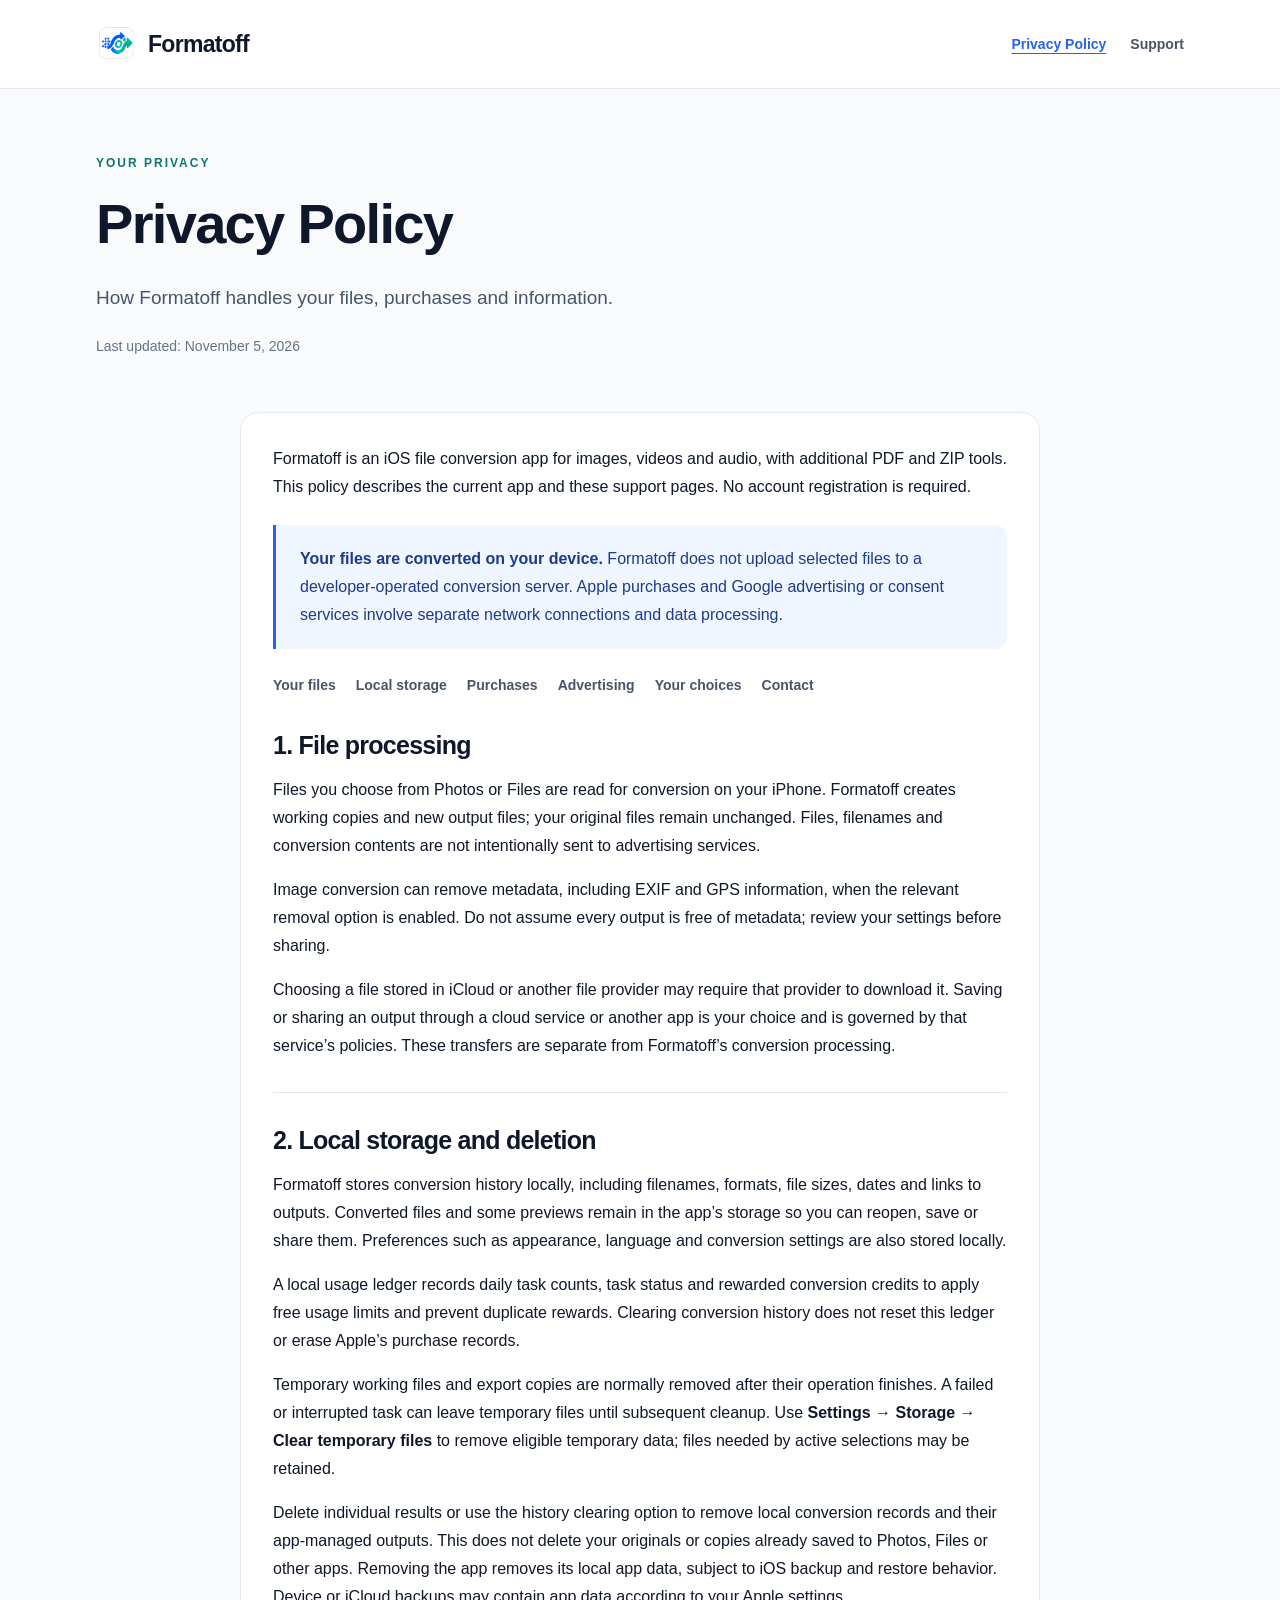
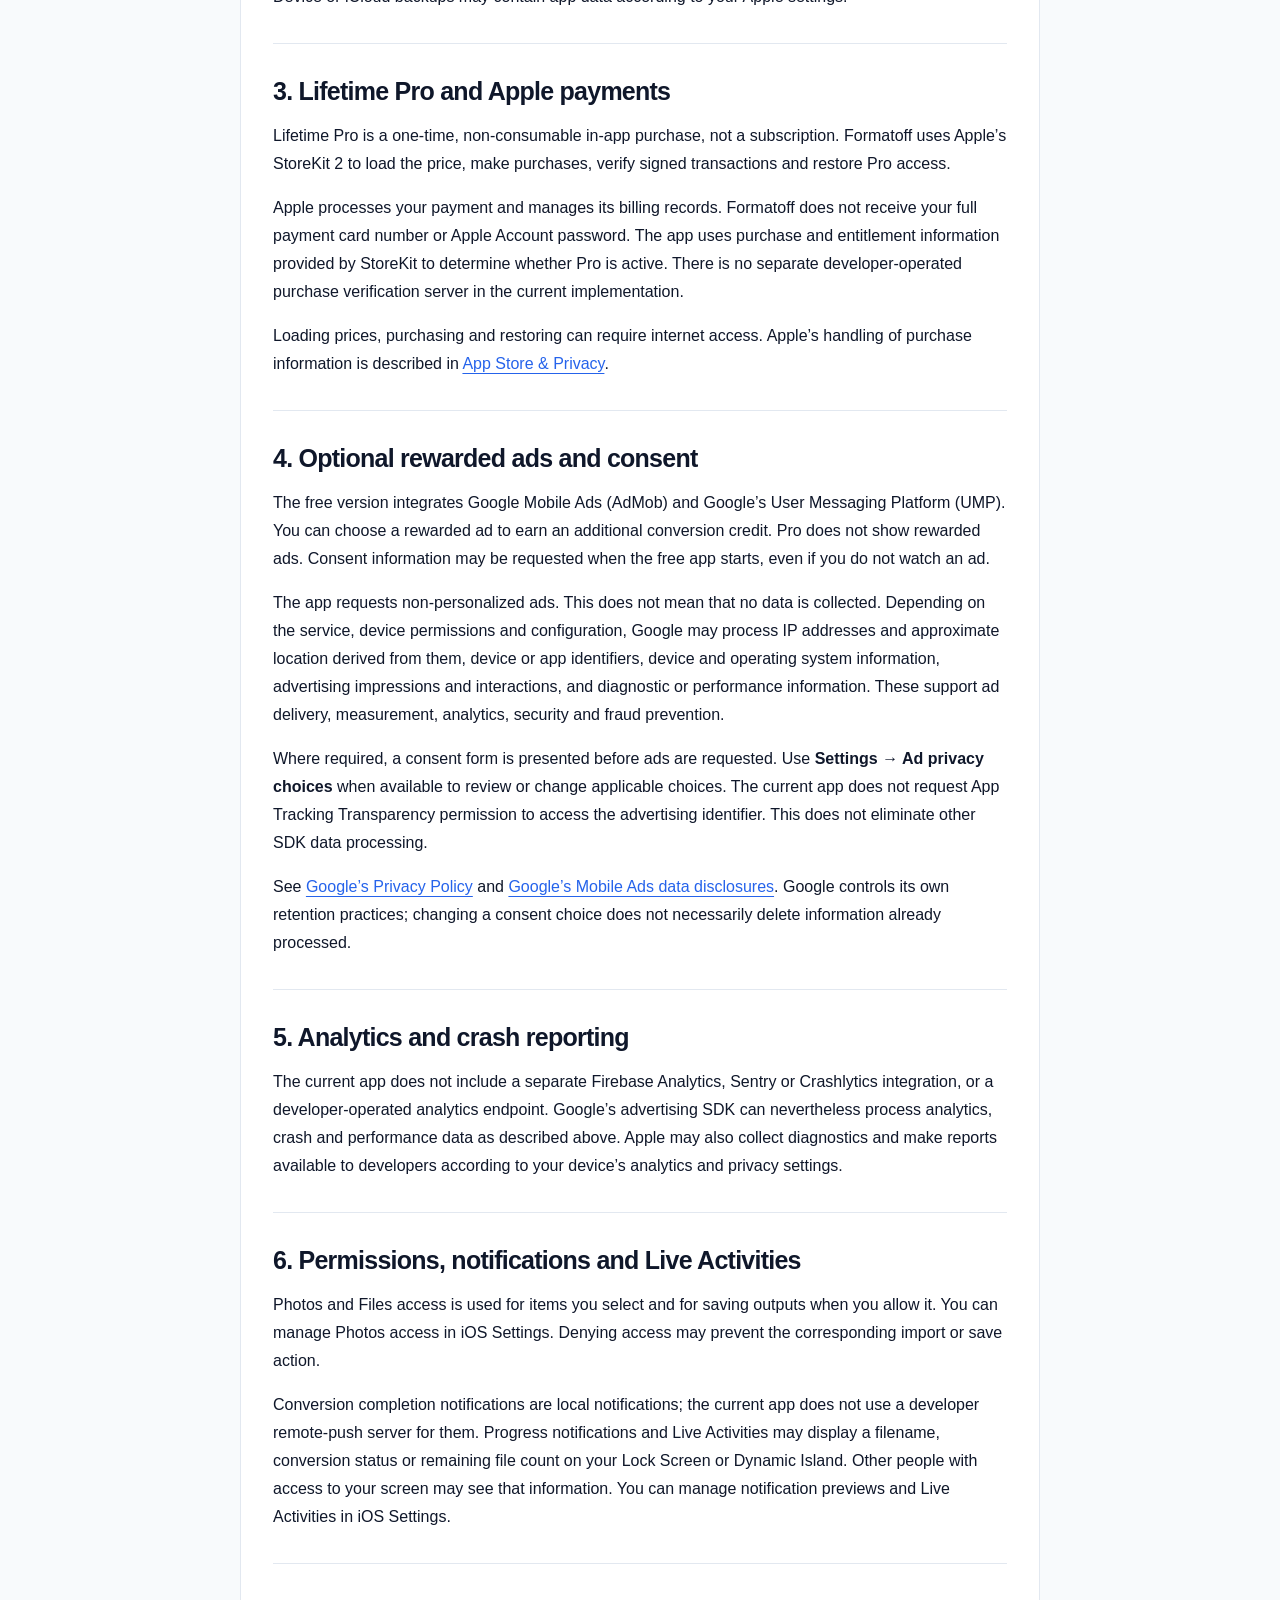
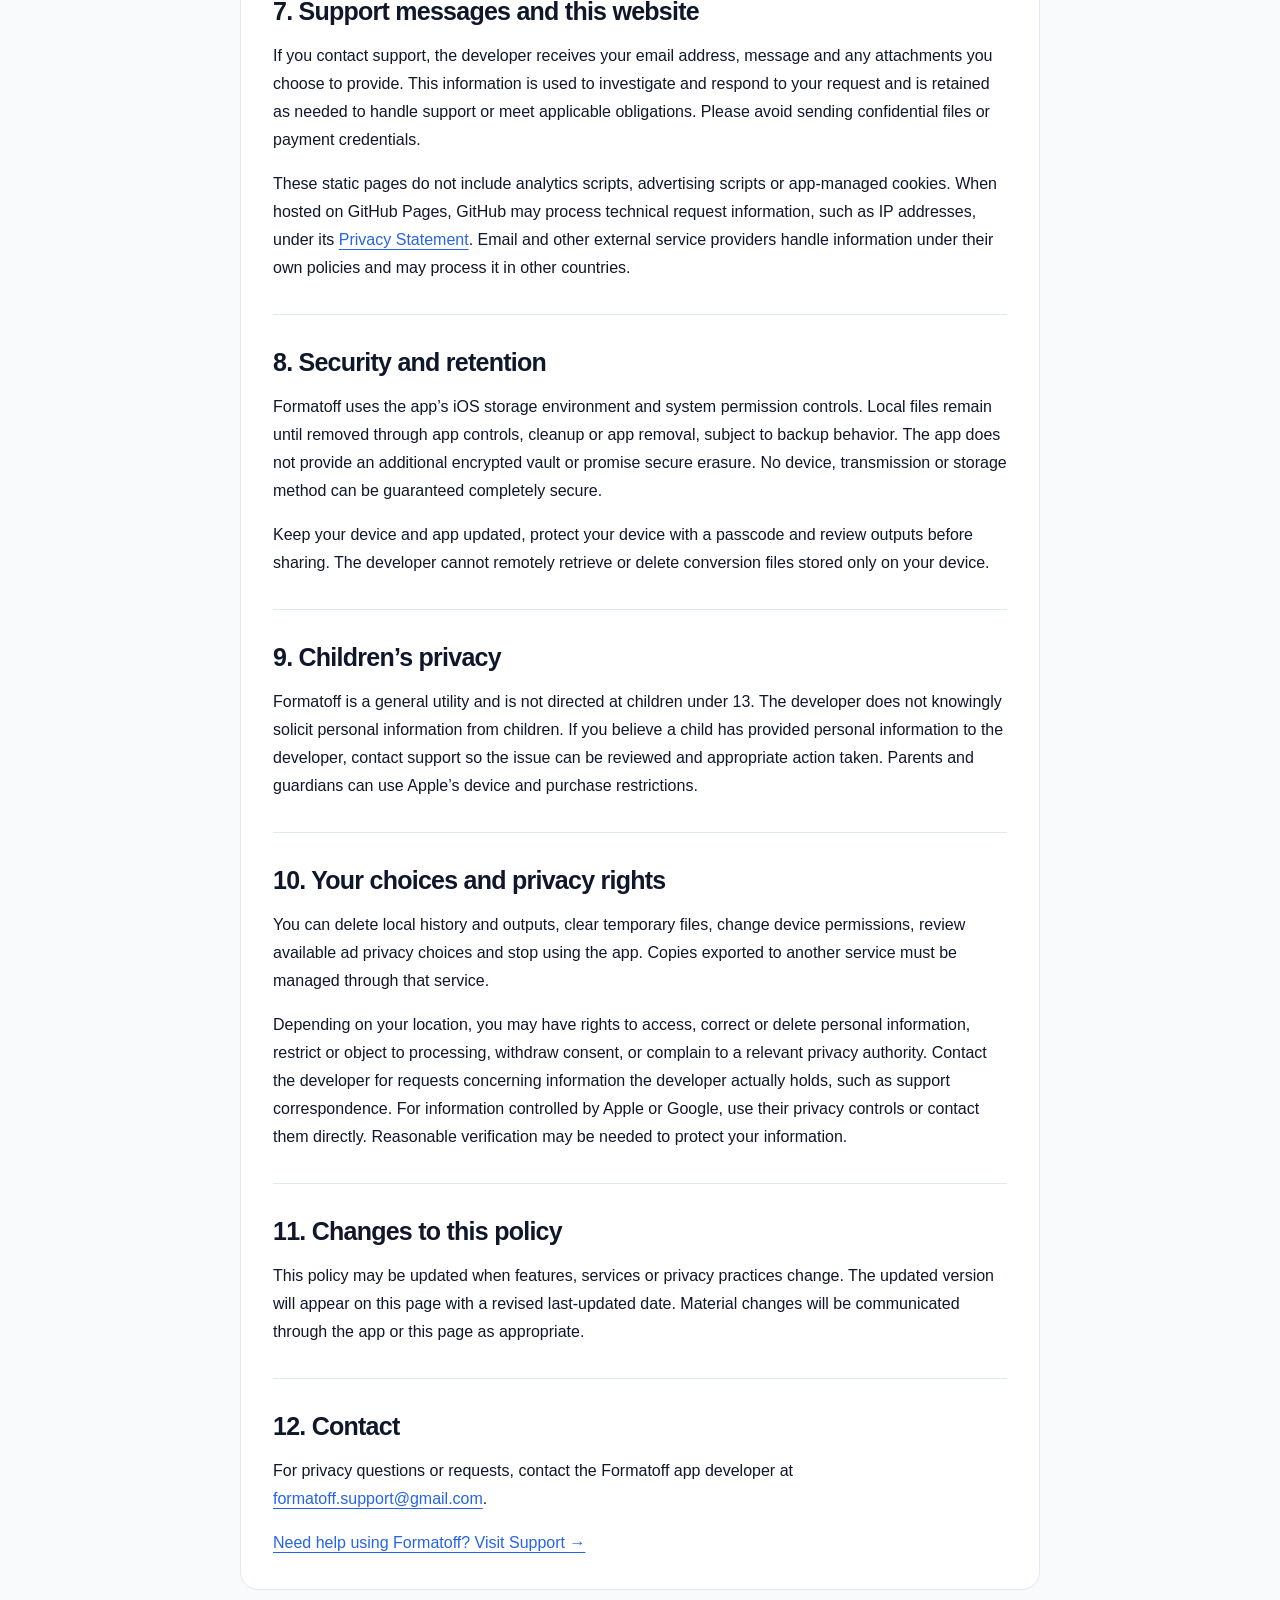
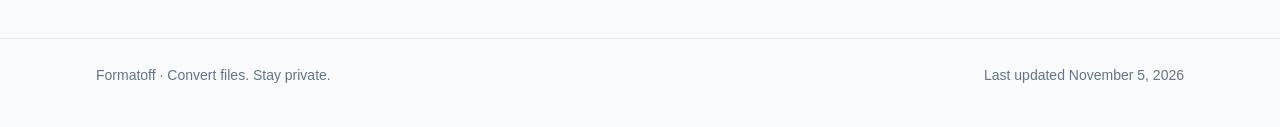
==== privacy/index.html @ ad2d810e "first commit" ====
<!doctype html>
<html lang="en">
<head>
<meta charset="utf-8">
<meta name="viewport" content="width=device-width, initial-scale=1">
<meta name="description" content="Learn how Formatoff handles on-device conversion, local files, Apple purchases, Google rewarded ads and your privacy choices.">
<meta name="theme-color" content="#2563EB">
<title>Privacy Policy · Formatoff</title>
<link rel="icon" type="image/png" href="../assets/logo.png">
<link rel="stylesheet" href="../assets/styles.css">
</head>
<body>
<a class="skip" href="#main">Skip to content</a>
<header class="site-header"><div class="container header-inner">
<a class="brand" href="../" aria-label="Formatoff home"><img src="../assets/logo.png" width="40" height="40" alt="">Formatoff</a>
<nav aria-label="Main navigation"><a href="../privacy/" aria-current="page">Privacy Policy</a><a href="../support/">Support</a></nav>
</div></header>
<main id="main" class="container">
<div class="hero"><p class="eyebrow">Your privacy</p><h1>Privacy Policy</h1><p class="intro">How Formatoff handles your files, purchases and information.</p><p class="meta">Last updated: <time datetime="2026-11-05">November 5, 2026</time></p></div>
<article class="document" aria-label="Formatoff Privacy Policy">
<p>Formatoff is an iOS file conversion app for images, videos and audio, with additional PDF and ZIP tools. This policy describes the current app and these support pages. No account registration is required.</p>
<div class="notice"><strong>Your files are converted on your device.</strong> Formatoff does not upload selected files to a developer-operated conversion server. Apple purchases and Google advertising or consent services involve separate network connections and data processing.</div>
<nav class="toc" aria-label="Policy sections"><a href="#files">Your files</a><a href="#storage">Local storage</a><a href="#purchases">Purchases</a><a href="#ads">Advertising</a><a href="#rights">Your choices</a><a href="#contact">Contact</a></nav>
<section id="files"><h2>1. File processing</h2><p>Files you choose from Photos or Files are read for conversion on your iPhone. Formatoff creates working copies and new output files; your original files remain unchanged. Files, filenames and conversion contents are not intentionally sent to advertising services.</p><p>Image conversion can remove metadata, including EXIF and GPS information, when the relevant removal option is enabled. Do not assume every output is free of metadata; review your settings before sharing.</p><p>Choosing a file stored in iCloud or another file provider may require that provider to download it. Saving or sharing an output through a cloud service or another app is your choice and is governed by that service’s policies. These transfers are separate from Formatoff’s conversion processing.</p></section>
<section id="storage"><h2>2. Local storage and deletion</h2><p>Formatoff stores conversion history locally, including filenames, formats, file sizes, dates and links to outputs. Converted files and some previews remain in the app’s storage so you can reopen, save or share them. Preferences such as appearance, language and conversion settings are also stored locally.</p><p>A local usage ledger records daily task counts, task status and rewarded conversion credits to apply free usage limits and prevent duplicate rewards. Clearing conversion history does not reset this ledger or erase Apple’s purchase records.</p><p>Temporary working files and export copies are normally removed after their operation finishes. A failed or interrupted task can leave temporary files until subsequent cleanup. Use <strong>Settings → Storage → Clear temporary files</strong> to remove eligible temporary data; files needed by active selections may be retained.</p><p>Delete individual results or use the history clearing option to remove local conversion records and their app-managed outputs. This does not delete your originals or copies already saved to Photos, Files or other apps. Removing the app removes its local app data, subject to iOS backup and restore behavior. Device or iCloud backups may contain app data according to your Apple settings.</p></section>
<section id="purchases"><h2>3. Lifetime Pro and Apple payments</h2><p>Lifetime Pro is a one-time, non-consumable in-app purchase, not a subscription. Formatoff uses Apple’s StoreKit 2 to load the price, make purchases, verify signed transactions and restore Pro access.</p><p>Apple processes your payment and manages its billing records. Formatoff does not receive your full payment card number or Apple Account password. The app uses purchase and entitlement information provided by StoreKit to determine whether Pro is active. There is no separate developer-operated purchase verification server in the current implementation.</p><p>Loading prices, purchasing and restoring can require internet access. Apple’s handling of purchase information is described in <a href="https://www.apple.com/legal/privacy/data/en/app-store/">App Store &amp; Privacy</a>.</p></section>
<section id="ads"><h2>4. Optional rewarded ads and consent</h2><p>The free version integrates Google Mobile Ads (AdMob) and Google’s User Messaging Platform (UMP). You can choose a rewarded ad to earn an additional conversion credit. Pro does not show rewarded ads. Consent information may be requested when the free app starts, even if you do not watch an ad.</p><p>The app requests non-personalized ads. This does not mean that no data is collected. Depending on the service, device permissions and configuration, Google may process IP addresses and approximate location derived from them, device or app identifiers, device and operating system information, advertising impressions and interactions, and diagnostic or performance information. These support ad delivery, measurement, analytics, security and fraud prevention.</p><p>Where required, a consent form is presented before ads are requested. Use <strong>Settings → Ad privacy choices</strong> when available to review or change applicable choices. The current app does not request App Tracking Transparency permission to access the advertising identifier. This does not eliminate other SDK data processing.</p><p>See <a href="https://policies.google.com/privacy">Google’s Privacy Policy</a> and <a href="https://developers.google.com/admob/ios/privacy/data-disclosure">Google’s Mobile Ads data disclosures</a>. Google controls its own retention practices; changing a consent choice does not necessarily delete information already processed.</p></section>
<section><h2>5. Analytics and crash reporting</h2><p>The current app does not include a separate Firebase Analytics, Sentry or Crashlytics integration, or a developer-operated analytics endpoint. Google’s advertising SDK can nevertheless process analytics, crash and performance data as described above. Apple may also collect diagnostics and make reports available to developers according to your device’s analytics and privacy settings.</p></section>
<section><h2>6. Permissions, notifications and Live Activities</h2><p>Photos and Files access is used for items you select and for saving outputs when you allow it. You can manage Photos access in iOS Settings. Denying access may prevent the corresponding import or save action.</p><p>Conversion completion notifications are local notifications; the current app does not use a developer remote-push server for them. Progress notifications and Live Activities may display a filename, conversion status or remaining file count on your Lock Screen or Dynamic Island. Other people with access to your screen may see that information. You can manage notification previews and Live Activities in iOS Settings.</p></section>
<section><h2>7. Support messages and this website</h2><p>If you contact support, the developer receives your email address, message and any attachments you choose to provide. This information is used to investigate and respond to your request and is retained as needed to handle support or meet applicable obligations. Please avoid sending confidential files or payment credentials.</p><p>These static pages do not include analytics scripts, advertising scripts or app-managed cookies. When hosted on GitHub Pages, GitHub may process technical request information, such as IP addresses, under its <a href="https://docs.github.com/en/site-policy/privacy-policies/github-general-privacy-statement">Privacy Statement</a>. Email and other external service providers handle information under their own policies and may process it in other countries.</p></section>
<section><h2>8. Security and retention</h2><p>Formatoff uses the app’s iOS storage environment and system permission controls. Local files remain until removed through app controls, cleanup or app removal, subject to backup behavior. The app does not provide an additional encrypted vault or promise secure erasure. No device, transmission or storage method can be guaranteed completely secure.</p><p>Keep your device and app updated, protect your device with a passcode and review outputs before sharing. The developer cannot remotely retrieve or delete conversion files stored only on your device.</p></section>
<section><h2>9. Children’s privacy</h2><p>Formatoff is a general utility and is not directed at children under 13. The developer does not knowingly solicit personal information from children. If you believe a child has provided personal information to the developer, contact support so the issue can be reviewed and appropriate action taken. Parents and guardians can use Apple’s device and purchase restrictions.</p></section>
<section id="rights"><h2>10. Your choices and privacy rights</h2><p>You can delete local history and outputs, clear temporary files, change device permissions, review available ad privacy choices and stop using the app. Copies exported to another service must be managed through that service.</p><p>Depending on your location, you may have rights to access, correct or delete personal information, restrict or object to processing, withdraw consent, or complain to a relevant privacy authority. Contact the developer for requests concerning information the developer actually holds, such as support correspondence. For information controlled by Apple or Google, use their privacy controls or contact them directly. Reasonable verification may be needed to protect your information.</p></section>
<section><h2>11. Changes to this policy</h2><p>This policy may be updated when features, services or privacy practices change. The updated version will appear on this page with a revised last-updated date. Material changes will be communicated through the app or this page as appropriate.</p></section>
<section id="contact"><h2>12. Contact</h2><p>For privacy questions or requests, contact the Formatoff app developer at <a class="email" href="mailto:formatoff.support@gmail.com">formatoff.support@gmail.com</a>.</p><p><a href="../support/">Need help using Formatoff? Visit Support →</a></p></section>
</article></main>
<footer class="site-footer"><div class="container footer-inner"><p>Formatoff · Convert files. Stay private.</p><p>Last updated <time datetime="2026-11-05">November 5, 2026</time></p></div></footer>
</body></html>
---- assets/styles.css ----
*{box-sizing:border-box}html{color-scheme:light;scroll-padding-top:24px}body{margin:0;background:#F8FAFC;color:#0F172A;font:16px/1.75 -apple-system,BlinkMacSystemFont,"Segoe UI",sans-serif}a{color:#2563EB;text-underline-offset:4px}a:hover{text-decoration-thickness:2px}a:focus-visible,summary:focus-visible{outline:3px solid #2563EB;outline-offset:5px;border-radius:4px}.skip{position:absolute;top:-100px;left:16px;background:white;padding:8px 16px;z-index:10}.skip:focus{top:8px}.container{width:min(1088px,calc(100% - 48px));margin:auto}.site-header{background:#FFFFFF;border-bottom:1px solid #E2E8F0}.header-inner{display:flex;justify-content:space-between;align-items:center;gap:24px;padding:24px 0}.brand{display:inline-flex;align-items:center;gap:12px;font-size:23px;font-weight:750;letter-spacing:-.7px;color:#0F172A;text-decoration:none}.brand img{width:40px;height:40px;object-fit:contain}nav{display:flex;gap:24px;flex-wrap:wrap}nav a{font-size:14px;font-weight:600;color:#475569;text-decoration:none}nav a[aria-current=page]{color:#2563EB;text-decoration:underline}.hero{padding:64px 0 40px}.eyebrow{font-size:12px;font-weight:750;letter-spacing:2px;text-transform:uppercase;color:#0F766E;margin:0 0 16px}h1,h2,h3{line-height:1.2;letter-spacing:-.03em}h1{font-size:clamp(36px,6vw,56px);margin:0 0 24px}h2{font-size:25px;margin:0 0 16px}h3{font-size:19px}.intro{max-width:680px;font-size:19px;color:#475569}.meta,.muted{color:#64748B;font-size:14px}.grid{display:grid;grid-template-columns:repeat(2,minmax(0,1fr));gap:24px}.card,.document{background:#FFFFFF;border:1px solid #E2E8F0;border-radius:18px;padding:32px}.card p{color:#475569}.card-link{display:inline-block;font-weight:650}.document{max-width:800px;margin:0 auto 48px}.document section+section{border-top:1px solid #E2E8F0;padding-top:32px;margin-top:32px}.document p{margin:0 0 16px}.document p:last-child{margin-bottom:0}li+li{margin-top:8px}ul,ol{padding-left:24px}.notice{padding:20px 24px;background:#EFF6FF;border-left:3px solid #2563EB;border-radius:0 12px 12px 0;margin:24px 0;color:#1E3A8A}.toc{display:flex;gap:8px 20px;flex-wrap:wrap;margin:24px 0 32px;font-size:14px}.button{display:inline-block;background:#2563EB;color:#FFFFFF;padding:12px 20px;border-radius:12px;text-decoration:none;font-weight:650}.email{overflow-wrap:anywhere}details{border-top:1px solid #E2E8F0;padding:20px 0}details:last-child{padding-bottom:0}summary{cursor:pointer;font-weight:650;padding-right:8px}details[open] summary{margin-bottom:16px}details p{color:#475569}.site-footer{border-top:1px solid #E2E8F0;margin-top:48px;padding:24px 0 40px;color:#64748B;font-size:14px}.footer-inner{display:flex;justify-content:space-between;gap:16px;flex-wrap:wrap}.footer-inner p{margin:0}.home{min-height:58vh;padding-bottom:24px}section[id]{scroll-margin-top:24px}@media(max-width:600px){.container{width:calc(100% - 32px)}.header-inner{padding:16px 0;gap:16px;flex-wrap:wrap}nav{gap:20px}.hero{padding:40px 0 24px}.intro{font-size:17px}.grid{grid-template-columns:1fr;gap:16px}.card,.document{padding:24px;border-radius:16px}h2{font-size:23px}.document{margin-bottom:32px}.site-footer{margin-top:32px}.button{display:block;text-align:center}}
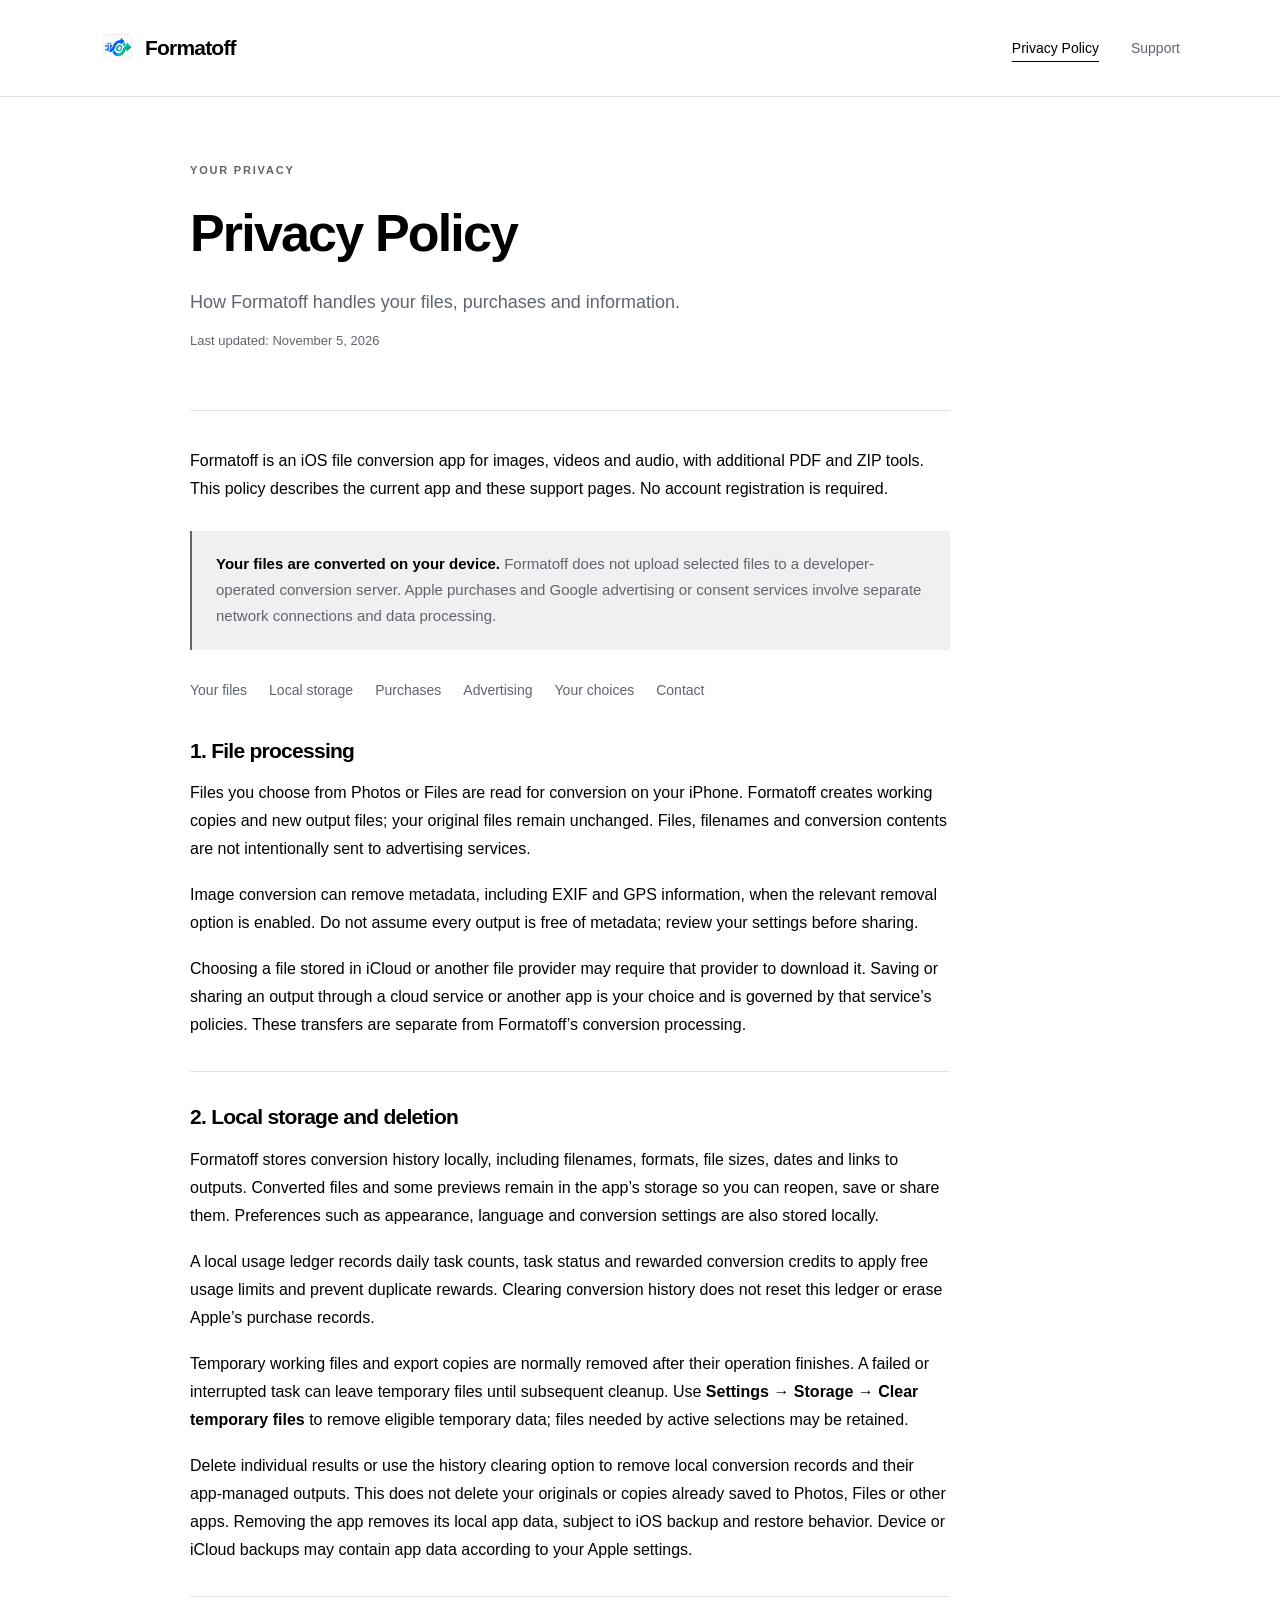
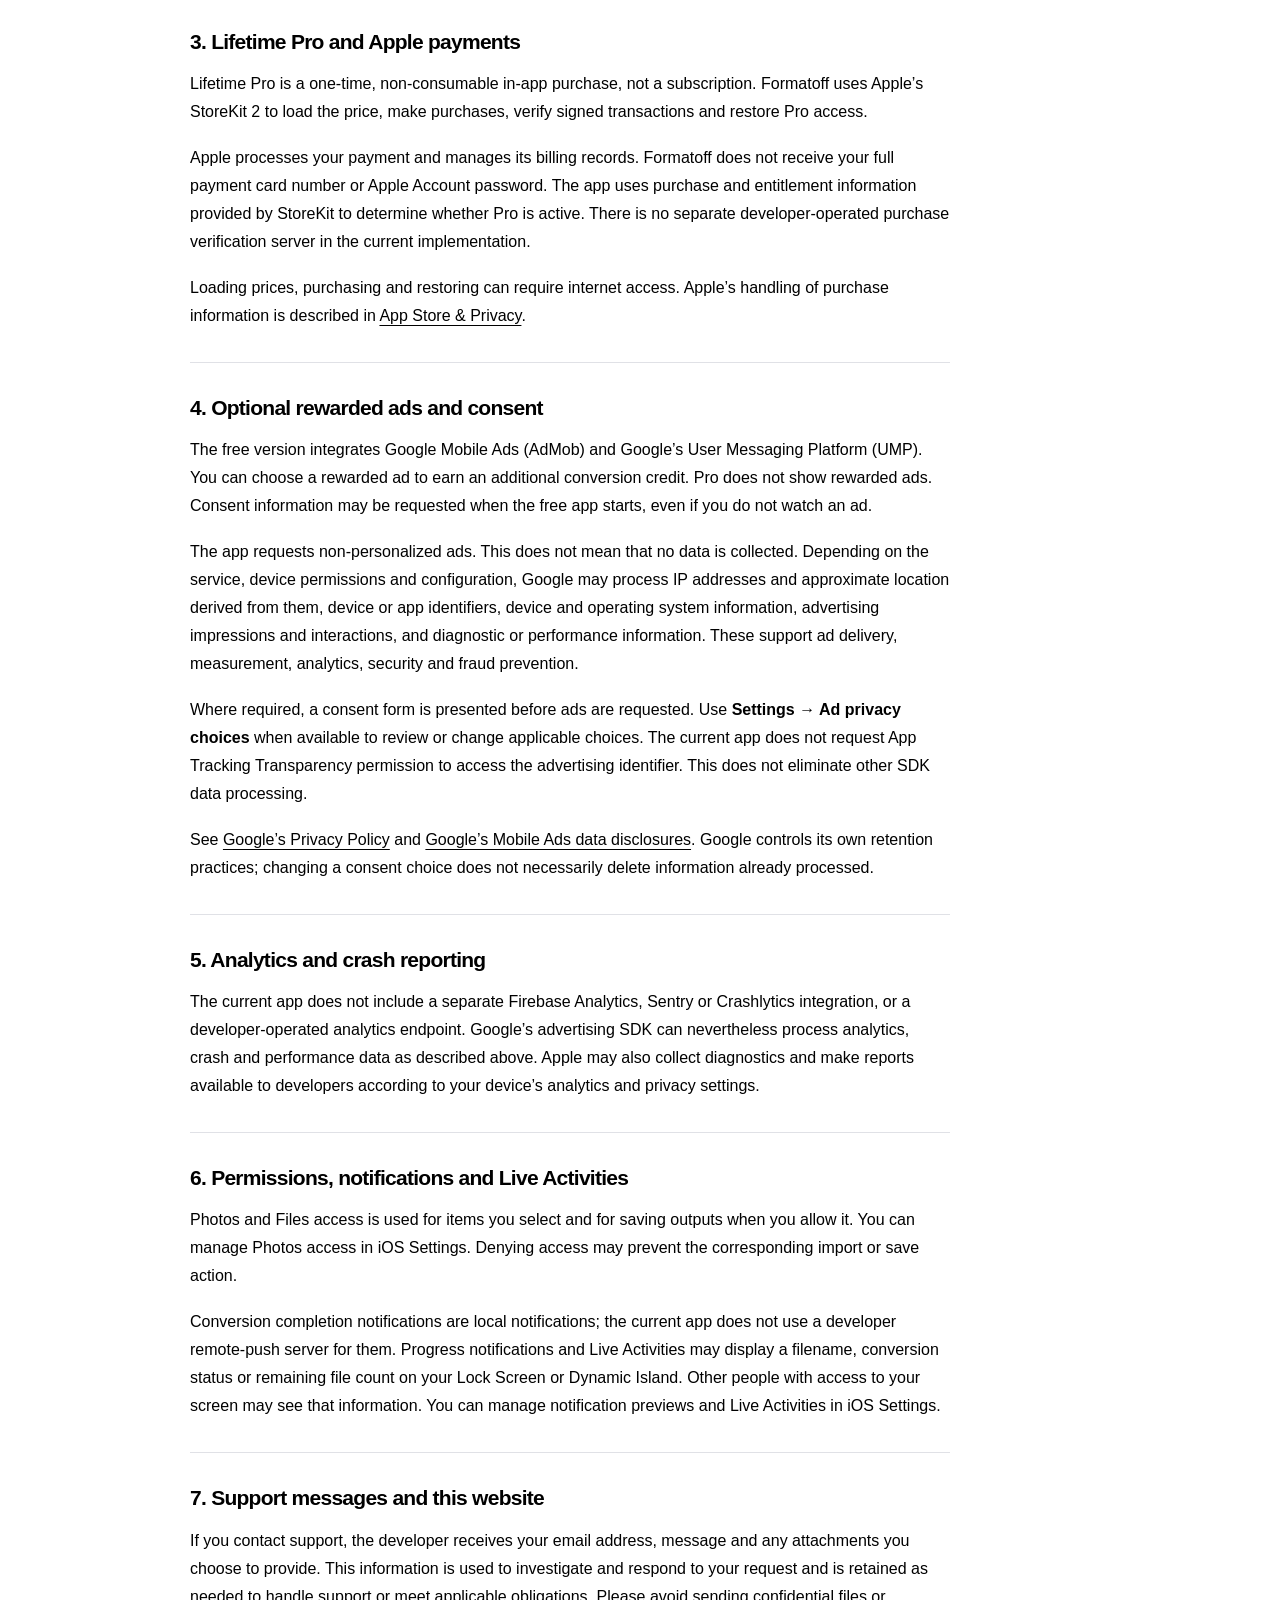
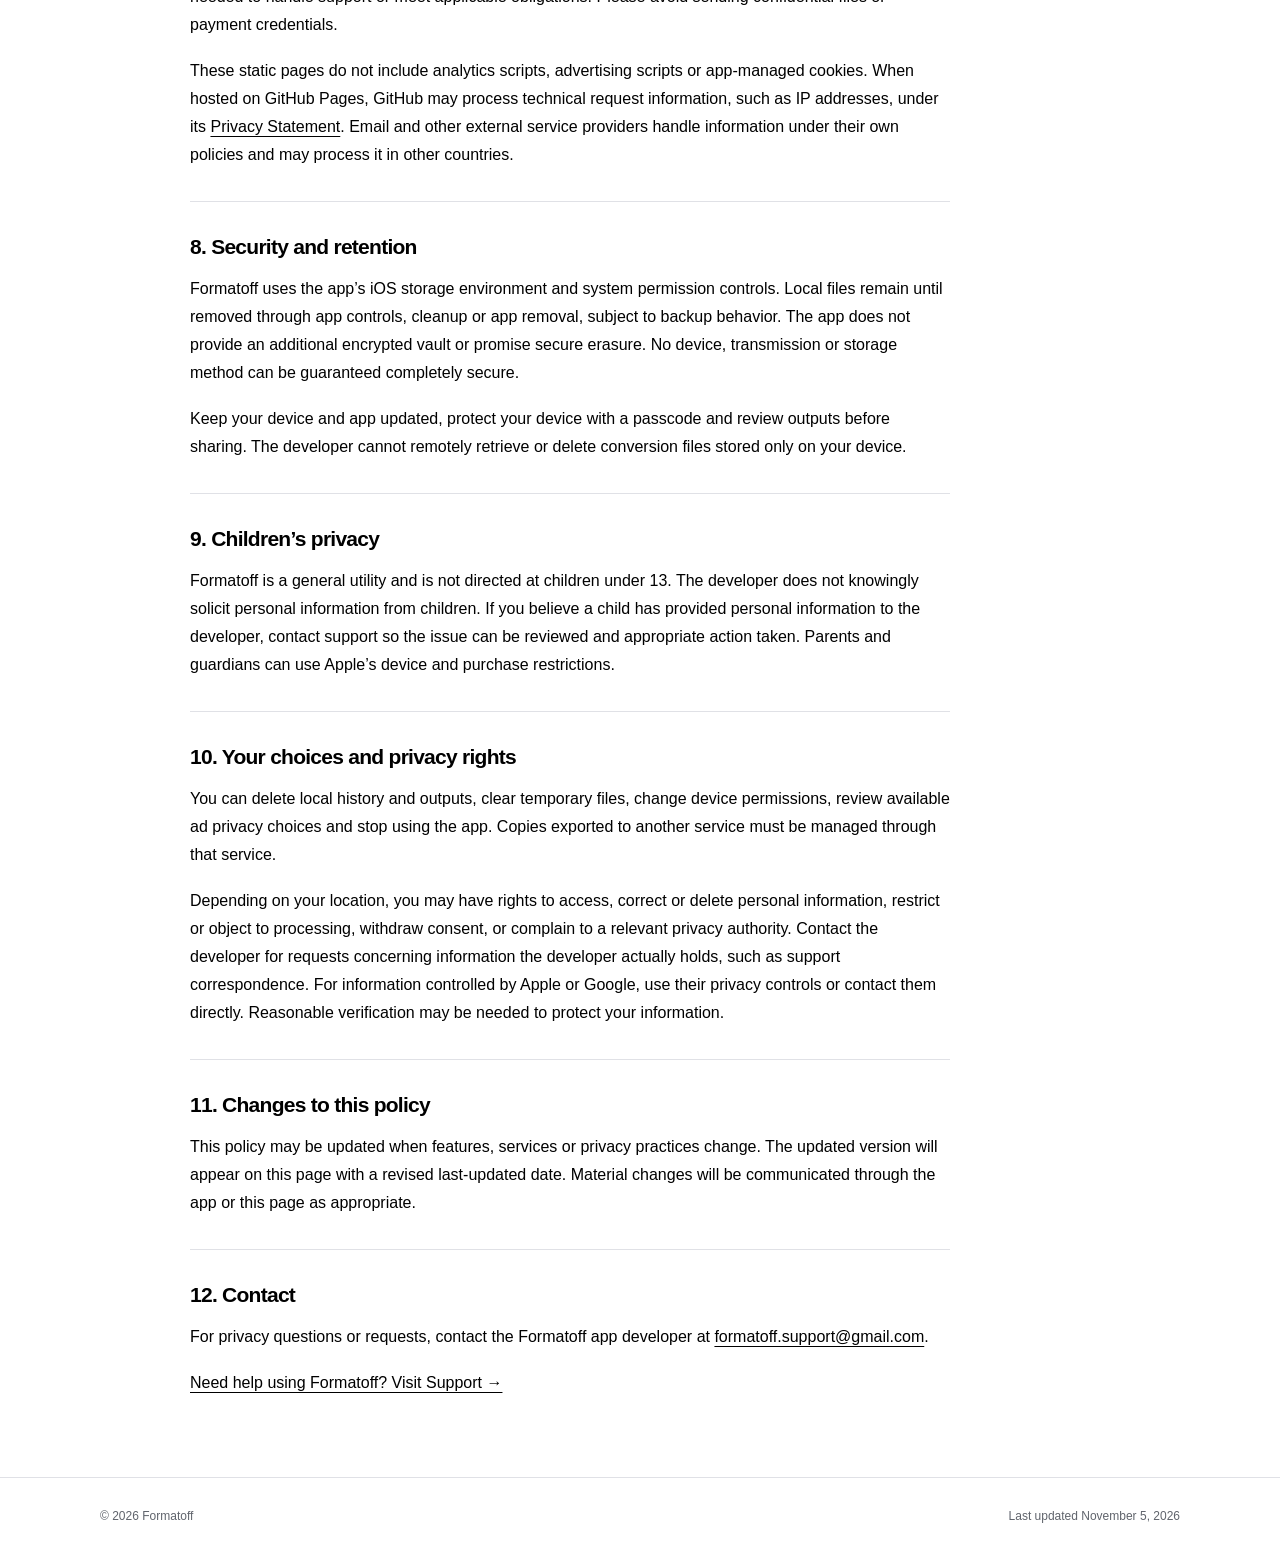
==== commit ea25eb34: "changes in theme" ====
--- a/privacy/index.html
+++ b/privacy/index.html
@@ -4,7 +4,9 @@
 <meta charset="utf-8">
 <meta name="viewport" content="width=device-width, initial-scale=1">
 <meta name="description" content="Learn how Formatoff handles on-device conversion, local files, Apple purchases, Google rewarded ads and your privacy choices.">
-<meta name="theme-color" content="#2563EB">
+<meta name="theme-color" content="#ffffff" media="(prefers-color-scheme: light)">
+<meta name="theme-color" content="#000000" media="(prefers-color-scheme: dark)">
+<meta name="color-scheme" content="light dark">
 <title>Privacy Policy · Formatoff</title>
 <link rel="icon" type="image/png" href="../assets/logo.png">
 <link rel="stylesheet" href="../assets/styles.css">
@@ -34,5 +36,5 @@
 <section><h2>11. Changes to this policy</h2><p>This policy may be updated when features, services or privacy practices change. The updated version will appear on this page with a revised last-updated date. Material changes will be communicated through the app or this page as appropriate.</p></section>
 <section id="contact"><h2>12. Contact</h2><p>For privacy questions or requests, contact the Formatoff app developer at <a class="email" href="mailto:formatoff.support@gmail.com">formatoff.support@gmail.com</a>.</p><p><a href="../support/">Need help using Formatoff? Visit Support →</a></p></section>
 </article></main>
-<footer class="site-footer"><div class="container footer-inner"><p>Formatoff · Convert files. Stay private.</p><p>Last updated <time datetime="2026-11-05">November 5, 2026</time></p></div></footer>
+<footer class="site-footer"><div class="container footer-inner"><p>© 2026 Formatoff</p><p>Last updated <time datetime="2026-11-05">November 5, 2026</time></p></div></footer>
 </body></html>
--- a/assets/styles.css
+++ b/assets/styles.css
@@ -1 +1,2 @@
-*{box-sizing:border-box}html{color-scheme:light;scroll-padding-top:24px}body{margin:0;background:#F8FAFC;color:#0F172A;font:16px/1.75 -apple-system,BlinkMacSystemFont,"Segoe UI",sans-serif}a{color:#2563EB;text-underline-offset:4px}a:hover{text-decoration-thickness:2px}a:focus-visible,summary:focus-visible{outline:3px solid #2563EB;outline-offset:5px;border-radius:4px}.skip{position:absolute;top:-100px;left:16px;background:white;padding:8px 16px;z-index:10}.skip:focus{top:8px}.container{width:min(1088px,calc(100% - 48px));margin:auto}.site-header{background:#FFFFFF;border-bottom:1px solid #E2E8F0}.header-inner{display:flex;justify-content:space-between;align-items:center;gap:24px;padding:24px 0}.brand{display:inline-flex;align-items:center;gap:12px;font-size:23px;font-weight:750;letter-spacing:-.7px;color:#0F172A;text-decoration:none}.brand img{width:40px;height:40px;object-fit:contain}nav{display:flex;gap:24px;flex-wrap:wrap}nav a{font-size:14px;font-weight:600;color:#475569;text-decoration:none}nav a[aria-current=page]{color:#2563EB;text-decoration:underline}.hero{padding:64px 0 40px}.eyebrow{font-size:12px;font-weight:750;letter-spacing:2px;text-transform:uppercase;color:#0F766E;margin:0 0 16px}h1,h2,h3{line-height:1.2;letter-spacing:-.03em}h1{font-size:clamp(36px,6vw,56px);margin:0 0 24px}h2{font-size:25px;margin:0 0 16px}h3{font-size:19px}.intro{max-width:680px;font-size:19px;color:#475569}.meta,.muted{color:#64748B;font-size:14px}.grid{display:grid;grid-template-columns:repeat(2,minmax(0,1fr));gap:24px}.card,.document{background:#FFFFFF;border:1px solid #E2E8F0;border-radius:18px;padding:32px}.card p{color:#475569}.card-link{display:inline-block;font-weight:650}.document{max-width:800px;margin:0 auto 48px}.document section+section{border-top:1px solid #E2E8F0;padding-top:32px;margin-top:32px}.document p{margin:0 0 16px}.document p:last-child{margin-bottom:0}li+li{margin-top:8px}ul,ol{padding-left:24px}.notice{padding:20px 24px;background:#EFF6FF;border-left:3px solid #2563EB;border-radius:0 12px 12px 0;margin:24px 0;color:#1E3A8A}.toc{display:flex;gap:8px 20px;flex-wrap:wrap;margin:24px 0 32px;font-size:14px}.button{display:inline-block;background:#2563EB;color:#FFFFFF;padding:12px 20px;border-radius:12px;text-decoration:none;font-weight:650}.email{overflow-wrap:anywhere}details{border-top:1px solid #E2E8F0;padding:20px 0}details:last-child{padding-bottom:0}summary{cursor:pointer;font-weight:650;padding-right:8px}details[open] summary{margin-bottom:16px}details p{color:#475569}.site-footer{border-top:1px solid #E2E8F0;margin-top:48px;padding:24px 0 40px;color:#64748B;font-size:14px}.footer-inner{display:flex;justify-content:space-between;gap:16px;flex-wrap:wrap}.footer-inner p{margin:0}.home{min-height:58vh;padding-bottom:24px}section[id]{scroll-margin-top:24px}@media(max-width:600px){.container{width:calc(100% - 32px)}.header-inner{padding:16px 0;gap:16px;flex-wrap:wrap}nav{gap:20px}.hero{padding:40px 0 24px}.intro{font-size:17px}.grid{grid-template-columns:1fr;gap:16px}.card,.document{padding:24px;border-radius:16px}h2{font-size:23px}.document{margin-bottom:32px}.site-footer{margin-top:32px}.button{display:block;text-align:center}}
+:root{--text:#000000;--background:#ffffff;--backgroundElement:#F0F0F3;--backgroundSelected:#E0E1E6;--textSecondary:#60646C}@media(prefers-color-scheme:dark){:root{--text:#ffffff;--background:#000000;--backgroundElement:#212225;--backgroundSelected:#2E3135;--textSecondary:#B0B4BA}}
+*{box-sizing:border-box}html{color-scheme:light dark;scroll-padding-top:32px}body{margin:0;background:var(--background);color:var(--text);font:16px/1.75 -apple-system,BlinkMacSystemFont,"Segoe UI",sans-serif;-webkit-font-smoothing:antialiased}a{color:var(--text);text-underline-offset:4px}a:hover{color:var(--text)}a:focus-visible,summary:focus-visible{outline:3px solid var(--text);outline-offset:5px;border-radius:3px}.skip{position:absolute;top:-100px;left:16px;background:var(--background);padding:8px 16px;z-index:10}.skip:focus{top:8px}.container{width:min(1080px,calc(100% - 80px));margin:auto}.site-header{border-bottom:1px solid var(--backgroundSelected)}.header-inner{display:flex;justify-content:space-between;align-items:center;gap:24px;min-height:96px}.brand{display:inline-flex;align-items:center;gap:11px;font-size:21px;font-weight:650;letter-spacing:-.8px;color:var(--text);text-decoration:none}.brand img{width:34px;height:34px;object-fit:contain;border-radius:8px}nav{display:flex;gap:32px;flex-wrap:wrap}nav a{font-size:14px;font-weight:500;color:var(--textSecondary);text-decoration:none}nav a:hover,nav a[aria-current=page]{color:var(--text)}nav a[aria-current=page]{text-decoration:underline;text-underline-offset:8px}.hero{padding:72px 0 44px;max-width:760px}.eyebrow{font-size:11px;font-weight:650;letter-spacing:1.8px;text-transform:uppercase;color:var(--textSecondary);margin:0 0 22px}h1,h2,h3{line-height:1.2;letter-spacing:-.035em;font-weight:600}h1{font-size:clamp(36px,5vw,52px);margin:0 0 22px}h2{font-size:23px;margin:0 0 16px}h3{font-size:17px;margin-top:28px}.intro{max-width:600px;font-size:18px;line-height:1.7;color:var(--textSecondary);margin:0}.meta,.muted{color:var(--textSecondary);font-size:13px}.document{max-width:760px;margin:0 0 80px;padding:36px 0 0;border-top:1px solid var(--backgroundSelected)}.document section+section{border-top:1px solid var(--backgroundSelected);padding-top:32px;margin-top:32px}.document p{margin:0 0 18px}.document p:last-child{margin-bottom:0}.document section h2{font-size:21px}.document li{color:var(--textSecondary)}li+li{margin-top:10px}ul,ol{padding-left:23px}.notice{padding:20px 24px;background:var(--backgroundElement);border-left:2px solid var(--textSecondary);margin:28px 0;color:var(--textSecondary);font-size:15px}.notice strong{color:var(--text)}.toc{display:flex;gap:10px 22px;flex-wrap:wrap;margin:28px 0 36px;font-size:13px}.toc a{color:var(--textSecondary)}.button{display:inline-block;background:var(--text);color:var(--background);padding:11px 18px;border-radius:5px;text-decoration:none;font-size:14px;font-weight:500}.button:hover{background:var(--textSecondary);color:var(--background)}.email{overflow-wrap:anywhere}details{border-top:1px solid var(--backgroundSelected);padding:21px 0}details:last-child{padding-bottom:0}summary{cursor:pointer;font-weight:500;padding-right:28px;list-style:none;position:relative;line-height:1.6}summary::-webkit-details-marker{display:none}summary:after{content:'+';position:absolute;right:2px;top:0;color:var(--textSecondary);font-size:20px;font-weight:400}details[open] summary:after{content:'−'}details[open] summary{margin-bottom:16px}details p{color:var(--textSecondary);font-size:15px}.site-footer{border-top:1px solid var(--backgroundSelected);padding:28px 0 34px;color:var(--textSecondary);font-size:12px}.footer-inner{display:flex;justify-content:space-between;gap:16px;flex-wrap:wrap}.footer-inner p{margin:0}.home{padding-top:88px;padding-bottom:86px}.home-top{display:grid;grid-template-columns:1.35fr 1fr;gap:90px;align-items:center;padding-bottom:80px}.home .hero{padding:0}.home h1{font-size:clamp(38px,5.2vw,60px);line-height:1.08;letter-spacing:-.05em}.home .intro{font-size:17px;max-width:470px}.platform{display:inline-flex;align-items:center;gap:8px;margin-top:26px;color:var(--textSecondary);font-size:12px}.platform span{height:6px;width:6px;border-radius:50%;background:var(--textSecondary)}.file-panel{background:var(--backgroundElement);border:1px solid var(--backgroundSelected);border-radius:10px;padding:28px}.panel-label{display:flex;align-items:center;justify-content:space-between;font-size:11px;letter-spacing:.08em;text-transform:uppercase;color:var(--textSecondary);padding-bottom:22px;border-bottom:1px solid var(--backgroundSelected)}.panel-label svg{width:16px;height:16px}.file-row{display:flex;align-items:center;gap:14px;padding:19px 0;border-bottom:1px solid var(--backgroundSelected)}.file-row:last-of-type{border-bottom:0}.file-icon{display:flex;width:35px;height:42px;border:1px solid var(--backgroundSelected);background:var(--background);border-radius:4px;align-items:center;justify-content:center;color:var(--textSecondary);font-size:9px;font-weight:600;letter-spacing:.03em}.file-name{font-size:14px;font-weight:500}.file-type{font-size:11px;color:var(--textSecondary);margin-top:1px}.file-arrow{margin-left:auto;color:var(--textSecondary);font-size:17px}.output{color:var(--textSecondary);font-size:12px;width:35px;text-align:right}.panel-foot{font-size:11px;color:var(--textSecondary);padding-top:18px;margin:0;display:flex;align-items:center;gap:7px}.panel-foot svg{width:13px;height:13px}.resource-heading{font-size:11px;letter-spacing:1.5px;text-transform:uppercase;color:var(--textSecondary);margin:0 0 24px;font-weight:600}.grid{display:grid;grid-template-columns:repeat(2,minmax(0,1fr));border-top:1px solid var(--backgroundSelected)}.card{padding:32px 38px 0 0}.card+ .card{padding-left:38px;border-left:1px solid var(--backgroundSelected)}.card h2{font-size:24px}.card p{color:var(--textSecondary);font-size:15px;max-width:390px;margin:0 0 22px}.card-link{display:inline-flex;align-items:center;gap:20px;color:var(--text);text-decoration:none;font-size:13px;font-weight:600}.card-link:hover span{transform:translateX(4px)}.card-link span{transition:transform .15s}section[id]{scroll-margin-top:32px}@media(min-width:1000px){body:has(.document) .hero{padding-top:64px}body:has(.document) main{padding-left:90px}}@media(max-width:760px){.container{width:calc(100% - 40px)}.header-inner{min-height:80px;gap:16px}.brand{font-size:19px}nav{gap:20px}nav a{font-size:12px}.hero{padding:44px 0 32px}.home{padding-top:48px;padding-bottom:50px}.home-top{grid-template-columns:1fr;gap:36px;padding-bottom:46px}.home h1{max-width:460px}.file-panel{max-width:480px;width:100%}.grid{grid-template-columns:1fr}.card{padding:26px 0}.card+ .card{padding:26px 0 0;border-left:0;border-top:1px solid var(--backgroundSelected)}.intro{font-size:17px}.document{padding-top:28px;margin-bottom:48px}.footer-inner{gap:8px;flex-direction:column}.notice{padding:18px}.eyebrow{margin-bottom:18px}}@media(prefers-reduced-motion:reduce){*{transition:none!important}}
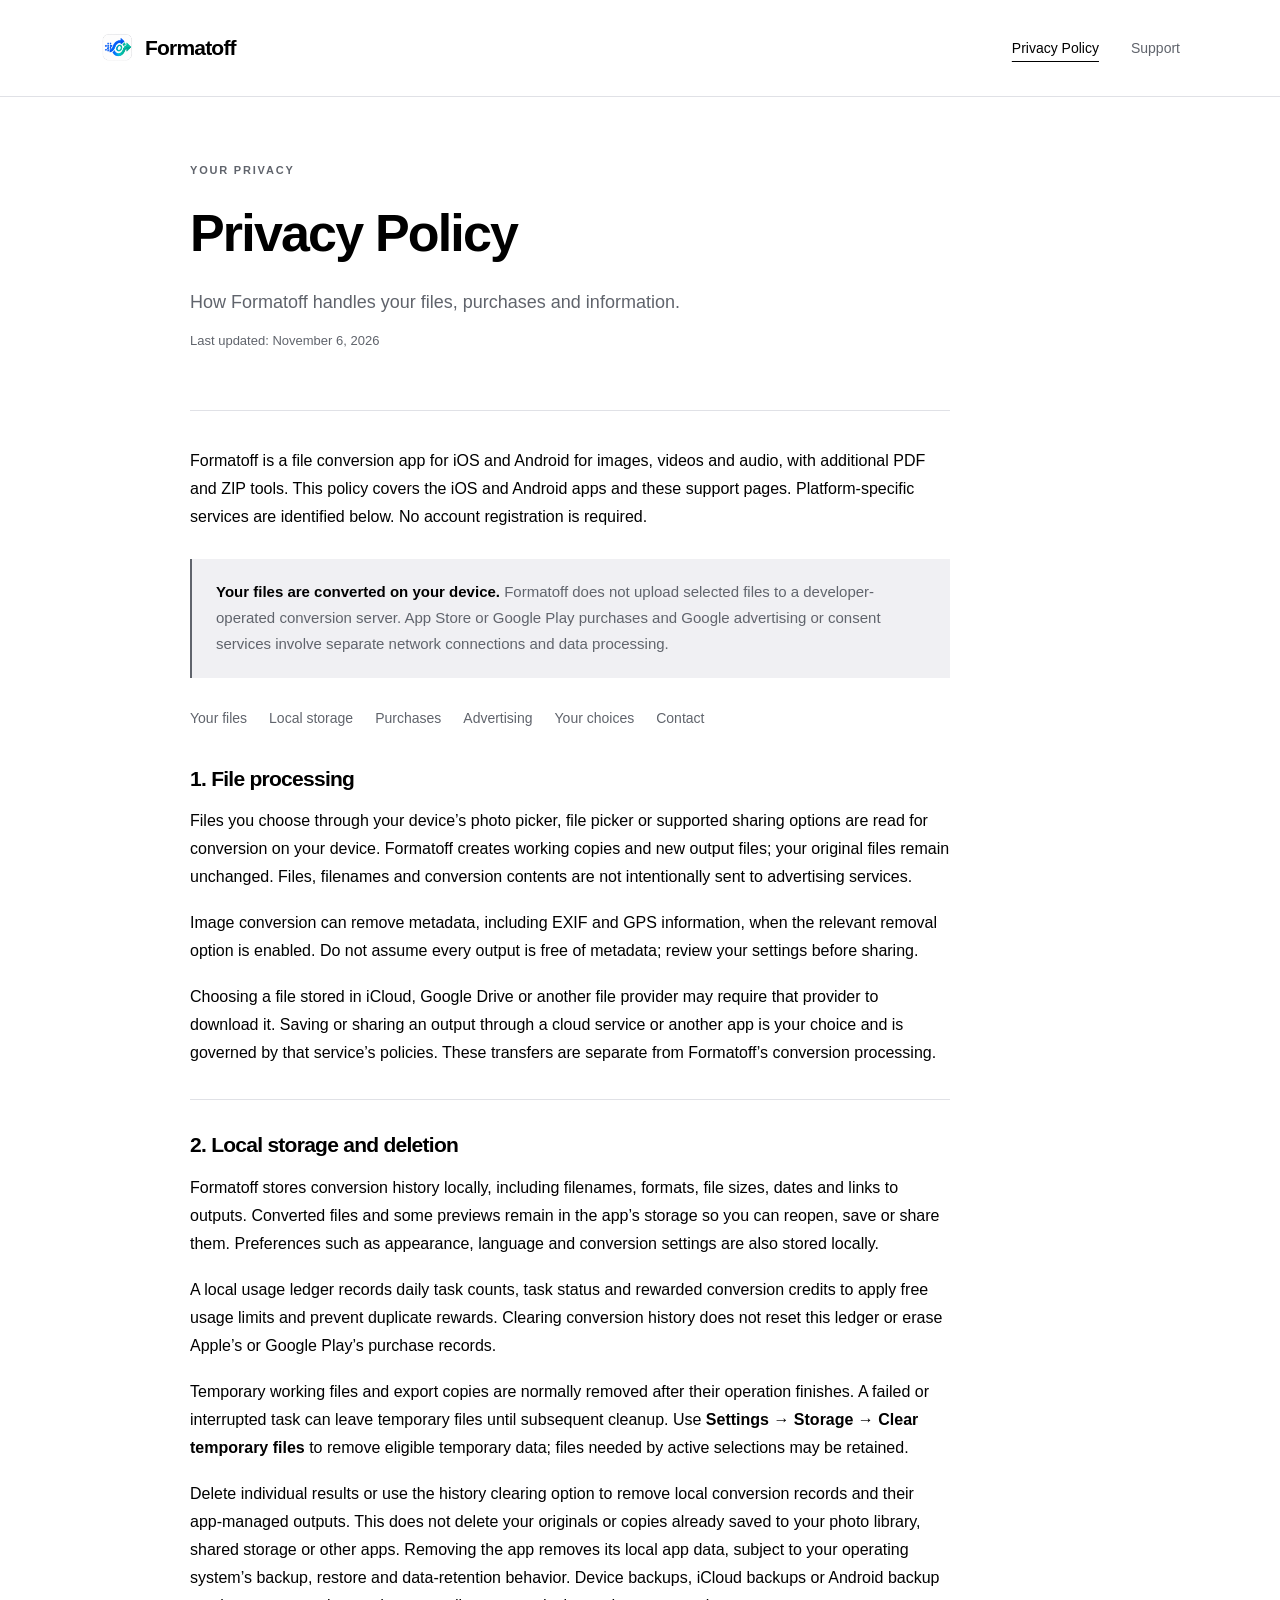
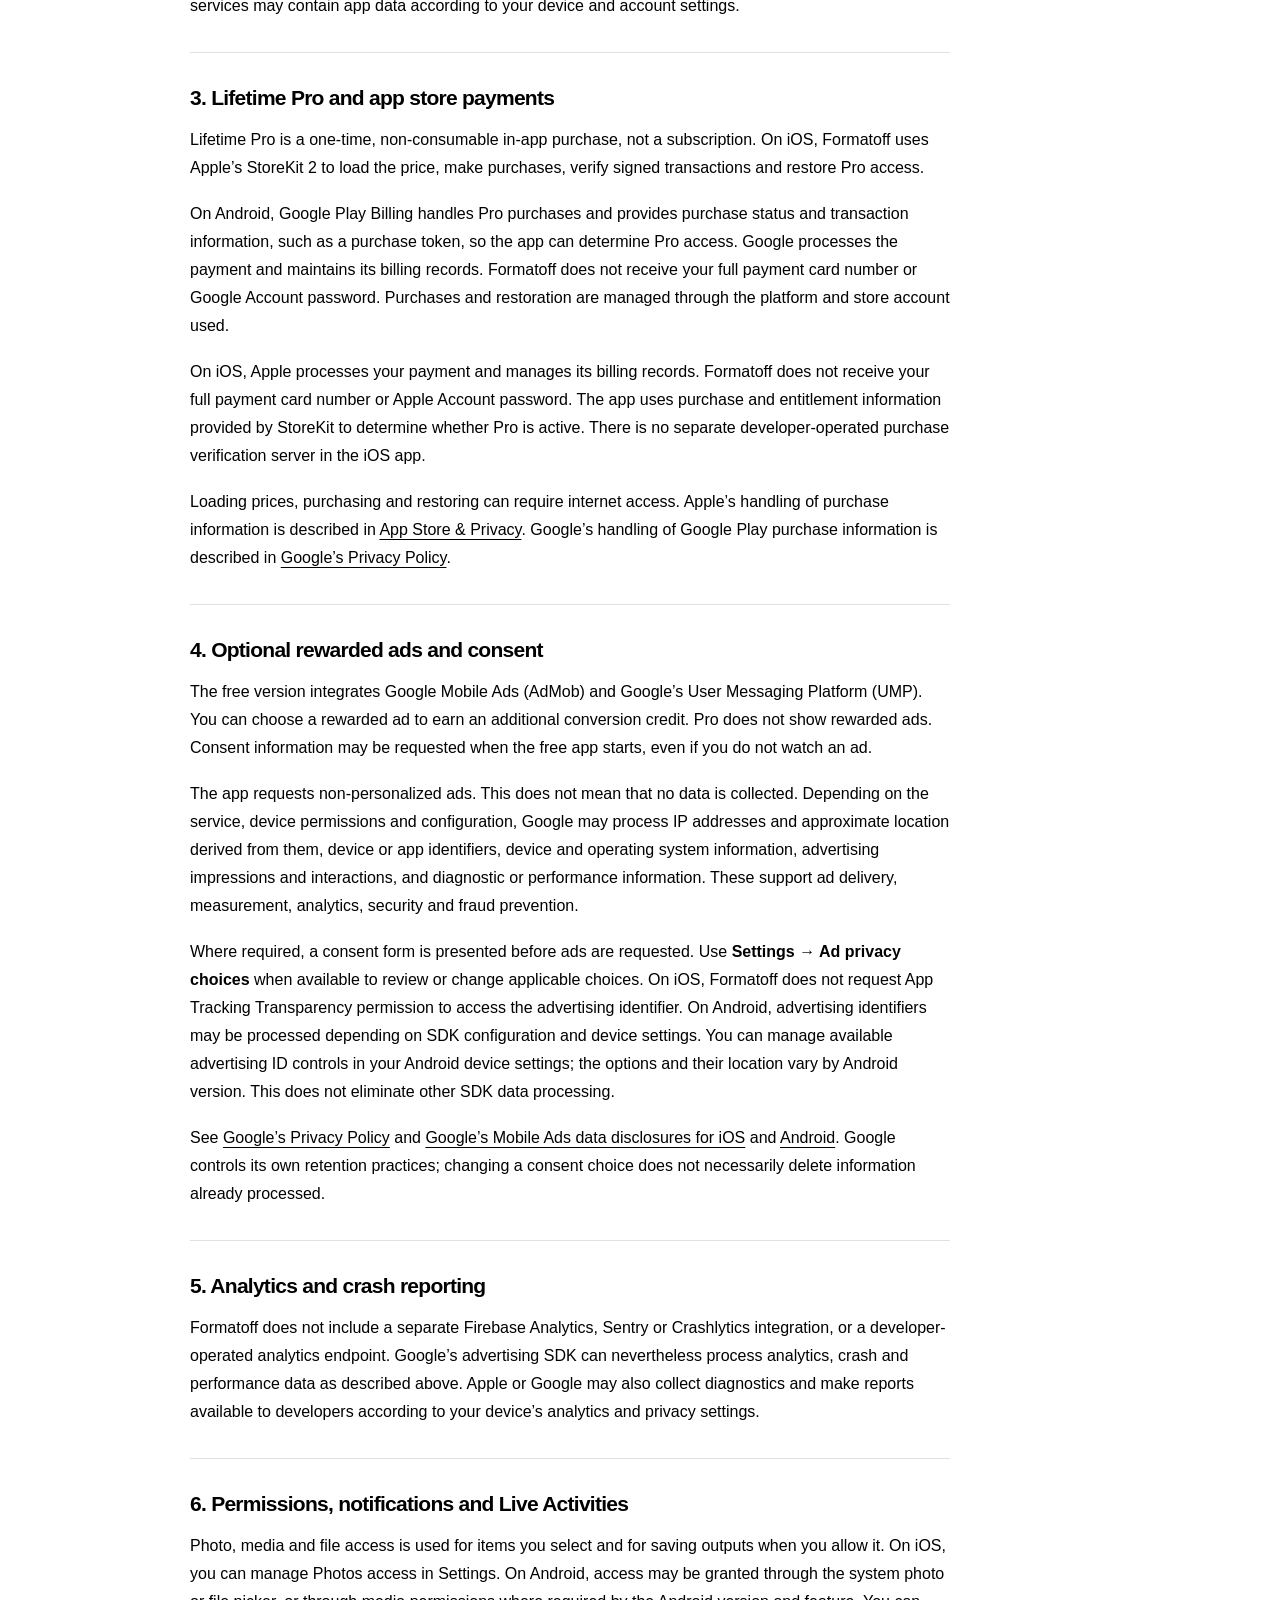
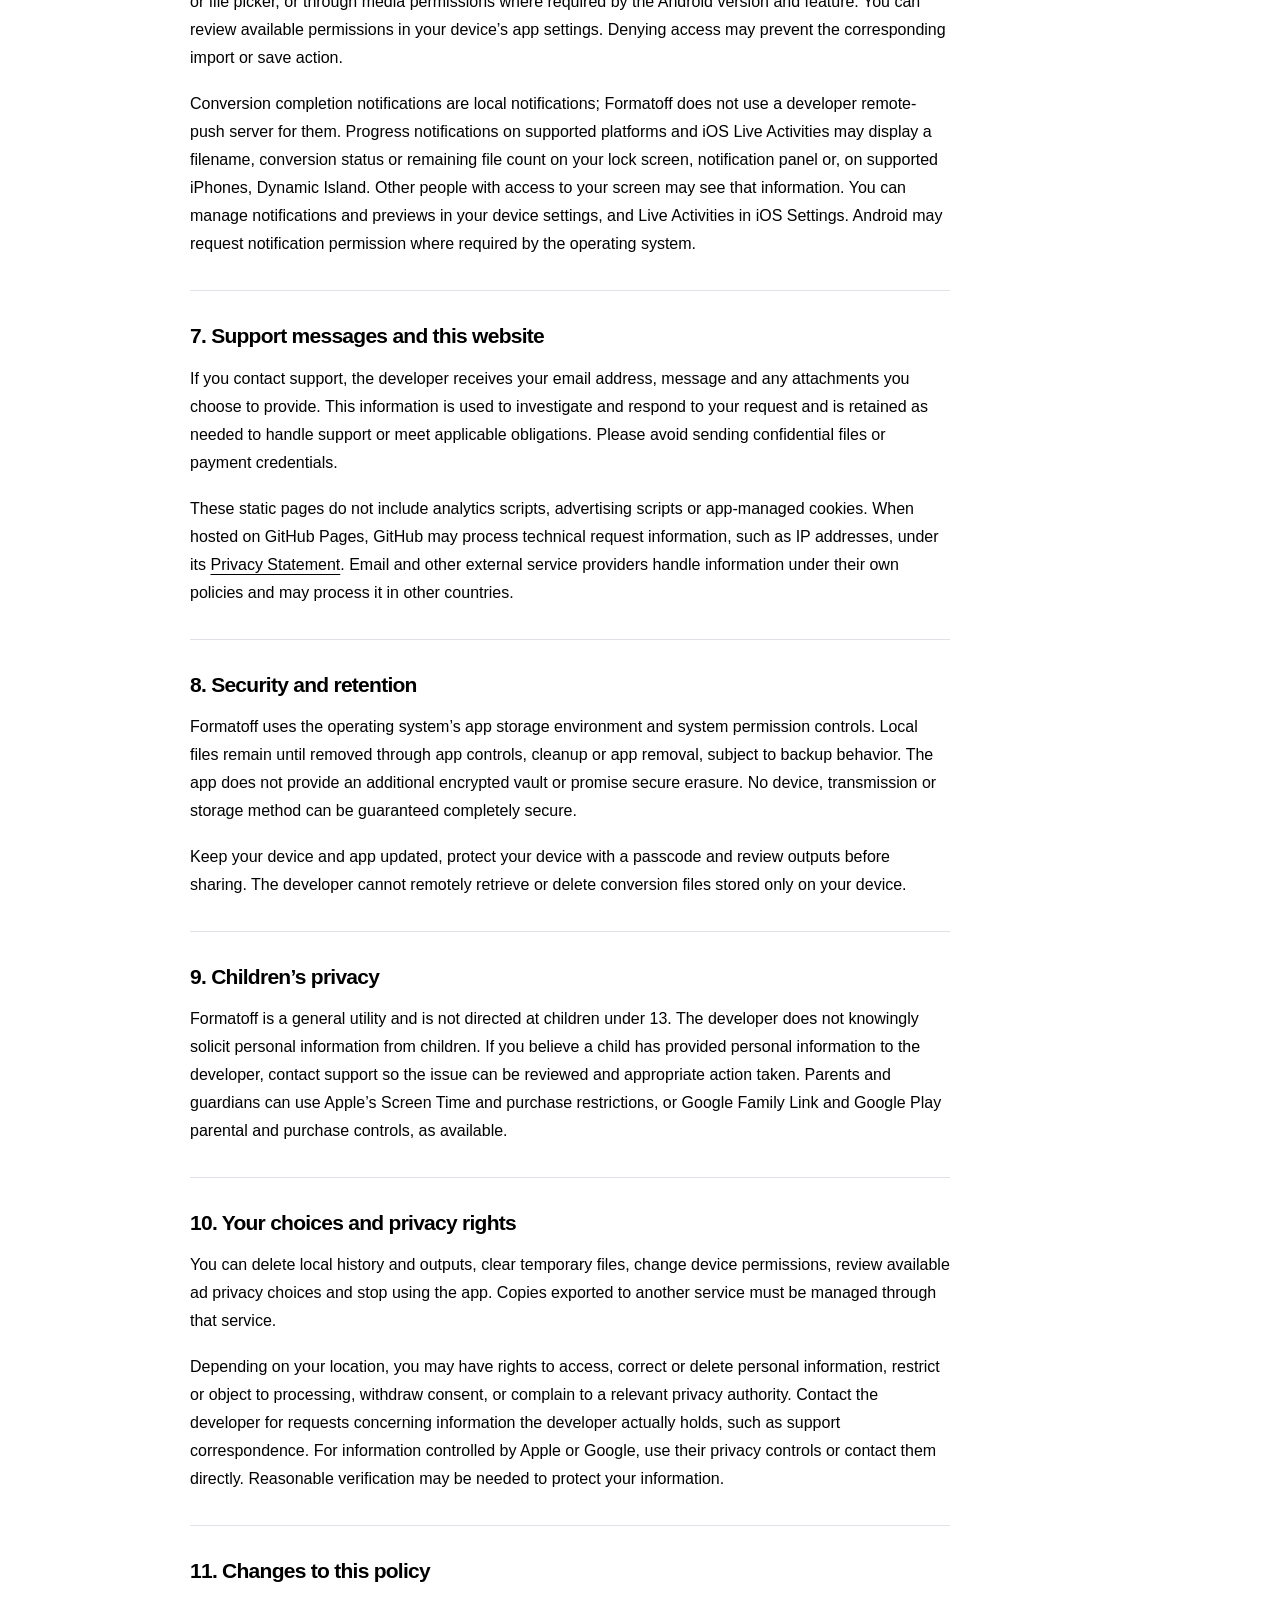
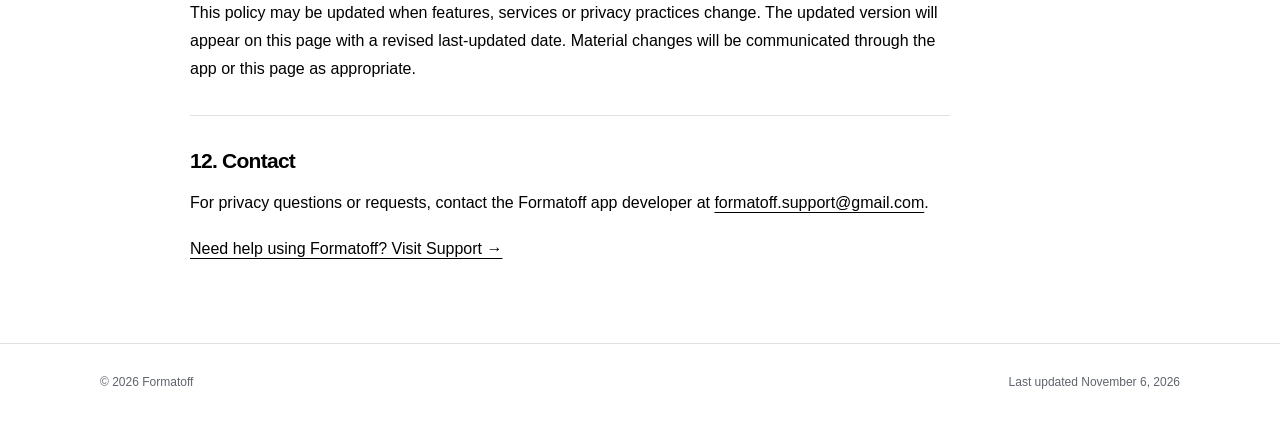
==== commit 54d7a2ec: "privacy updated" ====
--- a/privacy/index.html
+++ b/privacy/index.html
@@ -3,7 +3,7 @@
 <head>
 <meta charset="utf-8">
 <meta name="viewport" content="width=device-width, initial-scale=1">
-<meta name="description" content="Learn how Formatoff handles on-device conversion, local files, Apple purchases, Google rewarded ads and your privacy choices.">
+<meta name="description" content="Learn how Formatoff handles on-device conversion, local files, Apple and Google Play purchases, Google rewarded ads and your privacy choices.">
 <meta name="theme-color" content="#ffffff" media="(prefers-color-scheme: light)">
 <meta name="theme-color" content="#000000" media="(prefers-color-scheme: dark)">
 <meta name="color-scheme" content="light dark">
@@ -18,23 +18,23 @@
 <nav aria-label="Main navigation"><a href="../privacy/" aria-current="page">Privacy Policy</a><a href="../support/">Support</a></nav>
 </div></header>
 <main id="main" class="container">
-<div class="hero"><p class="eyebrow">Your privacy</p><h1>Privacy Policy</h1><p class="intro">How Formatoff handles your files, purchases and information.</p><p class="meta">Last updated: <time datetime="2026-11-05">November 5, 2026</time></p></div>
+<div class="hero"><p class="eyebrow">Your privacy</p><h1>Privacy Policy</h1><p class="intro">How Formatoff handles your files, purchases and information.</p><p class="meta">Last updated: <time datetime="2026-11-06">November 6, 2026</time></p></div>
 <article class="document" aria-label="Formatoff Privacy Policy">
-<p>Formatoff is an iOS file conversion app for images, videos and audio, with additional PDF and ZIP tools. This policy describes the current app and these support pages. No account registration is required.</p>
-<div class="notice"><strong>Your files are converted on your device.</strong> Formatoff does not upload selected files to a developer-operated conversion server. Apple purchases and Google advertising or consent services involve separate network connections and data processing.</div>
+<p>Formatoff is a file conversion app for iOS and Android for images, videos and audio, with additional PDF and ZIP tools. This policy covers the iOS and Android apps and these support pages. Platform-specific services are identified below. No account registration is required.</p>
+<div class="notice"><strong>Your files are converted on your device.</strong> Formatoff does not upload selected files to a developer-operated conversion server. App Store or Google Play purchases and Google advertising or consent services involve separate network connections and data processing.</div>
 <nav class="toc" aria-label="Policy sections"><a href="#files">Your files</a><a href="#storage">Local storage</a><a href="#purchases">Purchases</a><a href="#ads">Advertising</a><a href="#rights">Your choices</a><a href="#contact">Contact</a></nav>
-<section id="files"><h2>1. File processing</h2><p>Files you choose from Photos or Files are read for conversion on your iPhone. Formatoff creates working copies and new output files; your original files remain unchanged. Files, filenames and conversion contents are not intentionally sent to advertising services.</p><p>Image conversion can remove metadata, including EXIF and GPS information, when the relevant removal option is enabled. Do not assume every output is free of metadata; review your settings before sharing.</p><p>Choosing a file stored in iCloud or another file provider may require that provider to download it. Saving or sharing an output through a cloud service or another app is your choice and is governed by that service’s policies. These transfers are separate from Formatoff’s conversion processing.</p></section>
-<section id="storage"><h2>2. Local storage and deletion</h2><p>Formatoff stores conversion history locally, including filenames, formats, file sizes, dates and links to outputs. Converted files and some previews remain in the app’s storage so you can reopen, save or share them. Preferences such as appearance, language and conversion settings are also stored locally.</p><p>A local usage ledger records daily task counts, task status and rewarded conversion credits to apply free usage limits and prevent duplicate rewards. Clearing conversion history does not reset this ledger or erase Apple’s purchase records.</p><p>Temporary working files and export copies are normally removed after their operation finishes. A failed or interrupted task can leave temporary files until subsequent cleanup. Use <strong>Settings → Storage → Clear temporary files</strong> to remove eligible temporary data; files needed by active selections may be retained.</p><p>Delete individual results or use the history clearing option to remove local conversion records and their app-managed outputs. This does not delete your originals or copies already saved to Photos, Files or other apps. Removing the app removes its local app data, subject to iOS backup and restore behavior. Device or iCloud backups may contain app data according to your Apple settings.</p></section>
-<section id="purchases"><h2>3. Lifetime Pro and Apple payments</h2><p>Lifetime Pro is a one-time, non-consumable in-app purchase, not a subscription. Formatoff uses Apple’s StoreKit 2 to load the price, make purchases, verify signed transactions and restore Pro access.</p><p>Apple processes your payment and manages its billing records. Formatoff does not receive your full payment card number or Apple Account password. The app uses purchase and entitlement information provided by StoreKit to determine whether Pro is active. There is no separate developer-operated purchase verification server in the current implementation.</p><p>Loading prices, purchasing and restoring can require internet access. Apple’s handling of purchase information is described in <a href="https://www.apple.com/legal/privacy/data/en/app-store/">App Store &amp; Privacy</a>.</p></section>
-<section id="ads"><h2>4. Optional rewarded ads and consent</h2><p>The free version integrates Google Mobile Ads (AdMob) and Google’s User Messaging Platform (UMP). You can choose a rewarded ad to earn an additional conversion credit. Pro does not show rewarded ads. Consent information may be requested when the free app starts, even if you do not watch an ad.</p><p>The app requests non-personalized ads. This does not mean that no data is collected. Depending on the service, device permissions and configuration, Google may process IP addresses and approximate location derived from them, device or app identifiers, device and operating system information, advertising impressions and interactions, and diagnostic or performance information. These support ad delivery, measurement, analytics, security and fraud prevention.</p><p>Where required, a consent form is presented before ads are requested. Use <strong>Settings → Ad privacy choices</strong> when available to review or change applicable choices. The current app does not request App Tracking Transparency permission to access the advertising identifier. This does not eliminate other SDK data processing.</p><p>See <a href="https://policies.google.com/privacy">Google’s Privacy Policy</a> and <a href="https://developers.google.com/admob/ios/privacy/data-disclosure">Google’s Mobile Ads data disclosures</a>. Google controls its own retention practices; changing a consent choice does not necessarily delete information already processed.</p></section>
-<section><h2>5. Analytics and crash reporting</h2><p>The current app does not include a separate Firebase Analytics, Sentry or Crashlytics integration, or a developer-operated analytics endpoint. Google’s advertising SDK can nevertheless process analytics, crash and performance data as described above. Apple may also collect diagnostics and make reports available to developers according to your device’s analytics and privacy settings.</p></section>
-<section><h2>6. Permissions, notifications and Live Activities</h2><p>Photos and Files access is used for items you select and for saving outputs when you allow it. You can manage Photos access in iOS Settings. Denying access may prevent the corresponding import or save action.</p><p>Conversion completion notifications are local notifications; the current app does not use a developer remote-push server for them. Progress notifications and Live Activities may display a filename, conversion status or remaining file count on your Lock Screen or Dynamic Island. Other people with access to your screen may see that information. You can manage notification previews and Live Activities in iOS Settings.</p></section>
+<section id="files"><h2>1. File processing</h2><p>Files you choose through your device’s photo picker, file picker or supported sharing options are read for conversion on your device. Formatoff creates working copies and new output files; your original files remain unchanged. Files, filenames and conversion contents are not intentionally sent to advertising services.</p><p>Image conversion can remove metadata, including EXIF and GPS information, when the relevant removal option is enabled. Do not assume every output is free of metadata; review your settings before sharing.</p><p>Choosing a file stored in iCloud, Google Drive or another file provider may require that provider to download it. Saving or sharing an output through a cloud service or another app is your choice and is governed by that service’s policies. These transfers are separate from Formatoff’s conversion processing.</p></section>
+<section id="storage"><h2>2. Local storage and deletion</h2><p>Formatoff stores conversion history locally, including filenames, formats, file sizes, dates and links to outputs. Converted files and some previews remain in the app’s storage so you can reopen, save or share them. Preferences such as appearance, language and conversion settings are also stored locally.</p><p>A local usage ledger records daily task counts, task status and rewarded conversion credits to apply free usage limits and prevent duplicate rewards. Clearing conversion history does not reset this ledger or erase Apple’s or Google Play’s purchase records.</p><p>Temporary working files and export copies are normally removed after their operation finishes. A failed or interrupted task can leave temporary files until subsequent cleanup. Use <strong>Settings → Storage → Clear temporary files</strong> to remove eligible temporary data; files needed by active selections may be retained.</p><p>Delete individual results or use the history clearing option to remove local conversion records and their app-managed outputs. This does not delete your originals or copies already saved to your photo library, shared storage or other apps. Removing the app removes its local app data, subject to your operating system’s backup, restore and data-retention behavior. Device backups, iCloud backups or Android backup services may contain app data according to your device and account settings.</p></section>
+<section id="purchases"><h2>3. Lifetime Pro and app store payments</h2><p>Lifetime Pro is a one-time, non-consumable in-app purchase, not a subscription. On iOS, Formatoff uses Apple’s StoreKit 2 to load the price, make purchases, verify signed transactions and restore Pro access.</p><p>On Android, Google Play Billing handles Pro purchases and provides purchase status and transaction information, such as a purchase token, so the app can determine Pro access. Google processes the payment and maintains its billing records. Formatoff does not receive your full payment card number or Google Account password. Purchases and restoration are managed through the platform and store account used.</p><p>On iOS, Apple processes your payment and manages its billing records. Formatoff does not receive your full payment card number or Apple Account password. The app uses purchase and entitlement information provided by StoreKit to determine whether Pro is active. There is no separate developer-operated purchase verification server in the iOS app.</p><p>Loading prices, purchasing and restoring can require internet access. Apple’s handling of purchase information is described in <a href="https://www.apple.com/legal/privacy/data/en/app-store/">App Store &amp; Privacy</a>. Google’s handling of Google Play purchase information is described in <a href="https://policies.google.com/privacy">Google’s Privacy Policy</a>.</p></section>
+<section id="ads"><h2>4. Optional rewarded ads and consent</h2><p>The free version integrates Google Mobile Ads (AdMob) and Google’s User Messaging Platform (UMP). You can choose a rewarded ad to earn an additional conversion credit. Pro does not show rewarded ads. Consent information may be requested when the free app starts, even if you do not watch an ad.</p><p>The app requests non-personalized ads. This does not mean that no data is collected. Depending on the service, device permissions and configuration, Google may process IP addresses and approximate location derived from them, device or app identifiers, device and operating system information, advertising impressions and interactions, and diagnostic or performance information. These support ad delivery, measurement, analytics, security and fraud prevention.</p><p>Where required, a consent form is presented before ads are requested. Use <strong>Settings → Ad privacy choices</strong> when available to review or change applicable choices. On iOS, Formatoff does not request App Tracking Transparency permission to access the advertising identifier. On Android, advertising identifiers may be processed depending on SDK configuration and device settings. You can manage available advertising ID controls in your Android device settings; the options and their location vary by Android version. This does not eliminate other SDK data processing.</p><p>See <a href="https://policies.google.com/privacy">Google’s Privacy Policy</a> and <a href="https://developers.google.com/admob/ios/privacy/data-disclosure">Google’s Mobile Ads data disclosures for iOS</a> and <a href="https://developers.google.com/admob/android/privacy/play-data-disclosure">Android</a>. Google controls its own retention practices; changing a consent choice does not necessarily delete information already processed.</p></section>
+<section><h2>5. Analytics and crash reporting</h2><p>Formatoff does not include a separate Firebase Analytics, Sentry or Crashlytics integration, or a developer-operated analytics endpoint. Google’s advertising SDK can nevertheless process analytics, crash and performance data as described above. Apple or Google may also collect diagnostics and make reports available to developers according to your device’s analytics and privacy settings.</p></section>
+<section><h2>6. Permissions, notifications and Live Activities</h2><p>Photo, media and file access is used for items you select and for saving outputs when you allow it. On iOS, you can manage Photos access in Settings. On Android, access may be granted through the system photo or file picker, or through media permissions where required by the Android version and feature. You can review available permissions in your device’s app settings. Denying access may prevent the corresponding import or save action.</p><p>Conversion completion notifications are local notifications; Formatoff does not use a developer remote-push server for them. Progress notifications on supported platforms and iOS Live Activities may display a filename, conversion status or remaining file count on your lock screen, notification panel or, on supported iPhones, Dynamic Island. Other people with access to your screen may see that information. You can manage notifications and previews in your device settings, and Live Activities in iOS Settings. Android may request notification permission where required by the operating system.</p></section>
 <section><h2>7. Support messages and this website</h2><p>If you contact support, the developer receives your email address, message and any attachments you choose to provide. This information is used to investigate and respond to your request and is retained as needed to handle support or meet applicable obligations. Please avoid sending confidential files or payment credentials.</p><p>These static pages do not include analytics scripts, advertising scripts or app-managed cookies. When hosted on GitHub Pages, GitHub may process technical request information, such as IP addresses, under its <a href="https://docs.github.com/en/site-policy/privacy-policies/github-general-privacy-statement">Privacy Statement</a>. Email and other external service providers handle information under their own policies and may process it in other countries.</p></section>
-<section><h2>8. Security and retention</h2><p>Formatoff uses the app’s iOS storage environment and system permission controls. Local files remain until removed through app controls, cleanup or app removal, subject to backup behavior. The app does not provide an additional encrypted vault or promise secure erasure. No device, transmission or storage method can be guaranteed completely secure.</p><p>Keep your device and app updated, protect your device with a passcode and review outputs before sharing. The developer cannot remotely retrieve or delete conversion files stored only on your device.</p></section>
-<section><h2>9. Children’s privacy</h2><p>Formatoff is a general utility and is not directed at children under 13. The developer does not knowingly solicit personal information from children. If you believe a child has provided personal information to the developer, contact support so the issue can be reviewed and appropriate action taken. Parents and guardians can use Apple’s device and purchase restrictions.</p></section>
+<section><h2>8. Security and retention</h2><p>Formatoff uses the operating system’s app storage environment and system permission controls. Local files remain until removed through app controls, cleanup or app removal, subject to backup behavior. The app does not provide an additional encrypted vault or promise secure erasure. No device, transmission or storage method can be guaranteed completely secure.</p><p>Keep your device and app updated, protect your device with a passcode and review outputs before sharing. The developer cannot remotely retrieve or delete conversion files stored only on your device.</p></section>
+<section><h2>9. Children’s privacy</h2><p>Formatoff is a general utility and is not directed at children under 13. The developer does not knowingly solicit personal information from children. If you believe a child has provided personal information to the developer, contact support so the issue can be reviewed and appropriate action taken. Parents and guardians can use Apple’s Screen Time and purchase restrictions, or Google Family Link and Google Play parental and purchase controls, as available.</p></section>
 <section id="rights"><h2>10. Your choices and privacy rights</h2><p>You can delete local history and outputs, clear temporary files, change device permissions, review available ad privacy choices and stop using the app. Copies exported to another service must be managed through that service.</p><p>Depending on your location, you may have rights to access, correct or delete personal information, restrict or object to processing, withdraw consent, or complain to a relevant privacy authority. Contact the developer for requests concerning information the developer actually holds, such as support correspondence. For information controlled by Apple or Google, use their privacy controls or contact them directly. Reasonable verification may be needed to protect your information.</p></section>
 <section><h2>11. Changes to this policy</h2><p>This policy may be updated when features, services or privacy practices change. The updated version will appear on this page with a revised last-updated date. Material changes will be communicated through the app or this page as appropriate.</p></section>
 <section id="contact"><h2>12. Contact</h2><p>For privacy questions or requests, contact the Formatoff app developer at <a class="email" href="mailto:formatoff.support@gmail.com">formatoff.support@gmail.com</a>.</p><p><a href="../support/">Need help using Formatoff? Visit Support →</a></p></section>
 </article></main>
-<footer class="site-footer"><div class="container footer-inner"><p>© 2026 Formatoff</p><p>Last updated <time datetime="2026-11-05">November 5, 2026</time></p></div></footer>
+<footer class="site-footer"><div class="container footer-inner"><p>© 2026 Formatoff</p><p>Last updated <time datetime="2026-11-06">November 6, 2026</time></p></div></footer>
 </body></html>
